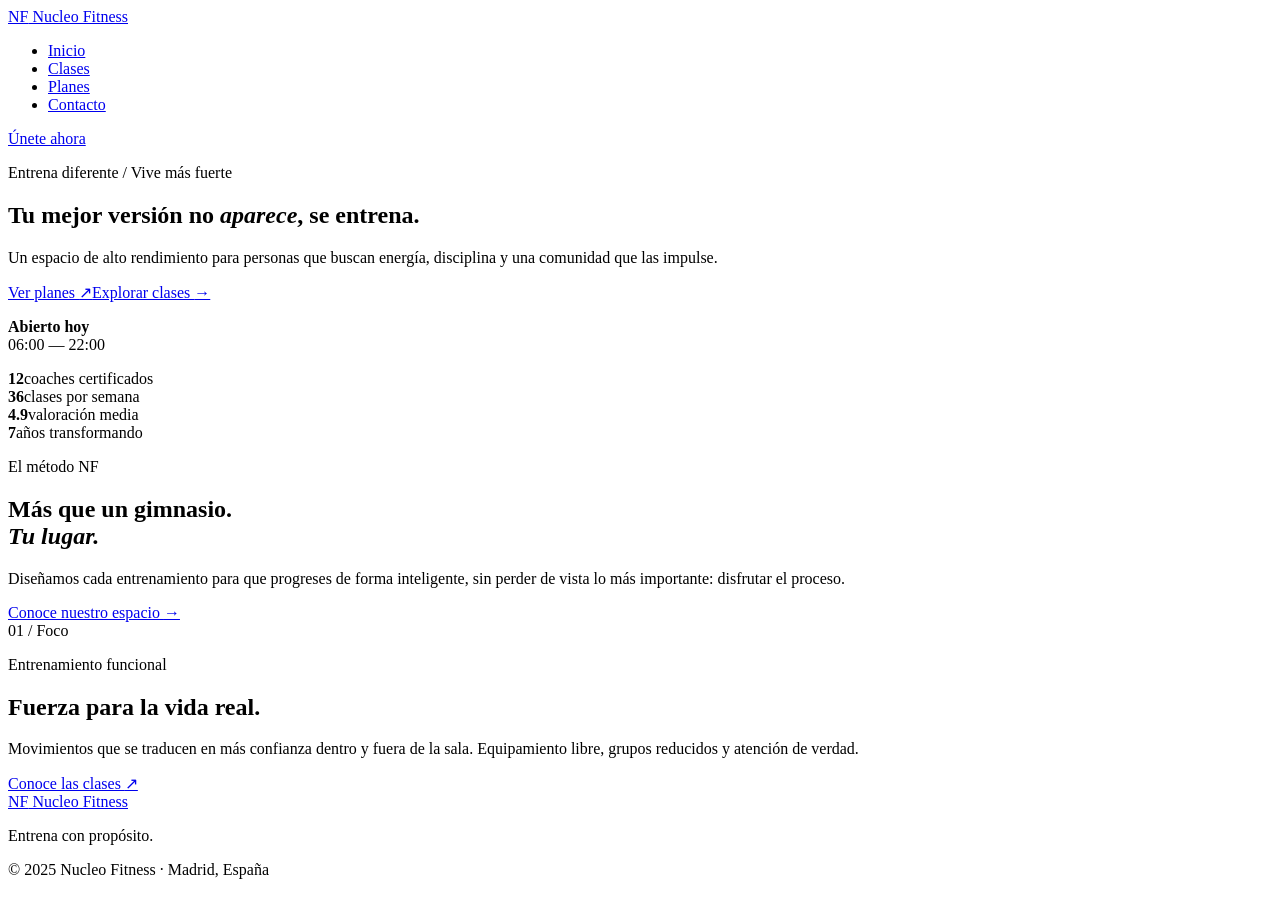
==== home.html @ 602575bd "Add files via upload" ====
<!doctype html>
<html lang="es">
  <head>
    <meta charset="UTF-8" />
    <meta name="viewport" content="width=device-width, initial-scale=1.0" />
    <meta
      name="description"
      content="Nucleo Fitness: entrenamiento, comunidad y resultados reales."
    />
    <title>Nucleo Fitness | Entrena con propósito</title>
    <link rel="stylesheet" href="../css/home.css" />
  </head>
  <body>
    <header class="site-header">
      <nav class="nav-wrap" aria-label="Navegación principal">
        <a class="brand" href="home.html"><span>NF</span> Nucleo Fitness</a>
        <ul class="nav-links">
          <li><a class="active" href="home.html">Inicio</a></li>
          <li><a href="clases.html">Clases</a></li>
          <li><a href="planes.html">Planes</a></li>
          <li><a href="contacto.html">Contacto</a></li>
        </ul>
        <a class="button button-small" href="planes.html">Únete ahora</a>
      </nav>
    </header>
    <main>
      <section class="hero" aria-labelledby="hero-title">
        <div class="hero-copy">
          <p class="eyebrow">Entrena diferente / Vive más fuerte</p>
          <h1 id="hero-title">
            Tu mejor versión no <em>aparece</em>, se entrena.
          </h1>
          <p class="hero-text">
            Un espacio de alto rendimiento para personas que buscan energía,
            disciplina y una comunidad que las impulse.
          </p>
          <div class="hero-actions">
            <a class="button" href="planes.html"
              >Ver planes <span aria-hidden="true">↗</span></a
            ><a class="text-link" href="clases.html"
              >Explorar clases <span aria-hidden="true">→</span></a
            >
          </div>
        </div>
        <aside class="hero-note">
          <span class="pulse-dot" aria-hidden="true"></span>
          <p><strong>Abierto hoy</strong><br />06:00 — 22:00</p>
        </aside>
      </section>
      <section class="stats" aria-label="Datos de Nucleo Fitness">
        <div><strong>12</strong><span>coaches certificados</span></div>
        <div><strong>36</strong><span>clases por semana</span></div>
        <div><strong>4.9</strong><span>valoración media</span></div>
        <div><strong>7</strong><span>años transformando</span></div>
      </section>
      <section class="section intro-grid" aria-labelledby="intro-title">
        <div>
          <p class="eyebrow">El método NF</p>
          <h2 id="intro-title">Más que un gimnasio.<br /><em>Tu lugar.</em></h2>
        </div>
        <div class="intro-content">
          <p>
            Diseñamos cada entrenamiento para que progreses de forma
            inteligente, sin perder de vista lo más importante: disfrutar el
            proceso.
          </p>
          <a class="text-link" href="contacto.html"
            >Conoce nuestro espacio <span aria-hidden="true">→</span></a
          >
        </div>
      </section>
      <section class="section feature-grid" aria-labelledby="feature-title">
        <div class="feature-image image-training"><span>01 / Foco</span></div>
        <div class="feature-copy">
          <p class="eyebrow">Entrenamiento funcional</p>
          <h2 id="feature-title">Fuerza para la vida real.</h2>
          <p>
            Movimientos que se traducen en más confianza dentro y fuera de la
            sala. Equipamiento libre, grupos reducidos y atención de verdad.
          </p>
          <a class="button button-dark" href="clases.html"
            >Conoce las clases <span aria-hidden="true">↗</span></a
          >
        </div>
      </section>
    </main>
    <footer class="site-footer">
      <div>
        <a class="brand" href="home.html"><span>NF</span> Nucleo Fitness</a>
        <p>Entrena con propósito.</p>
      </div>
      <p>© 2025 Nucleo Fitness · Madrid, España</p>
    </footer>
  </body>
</html>
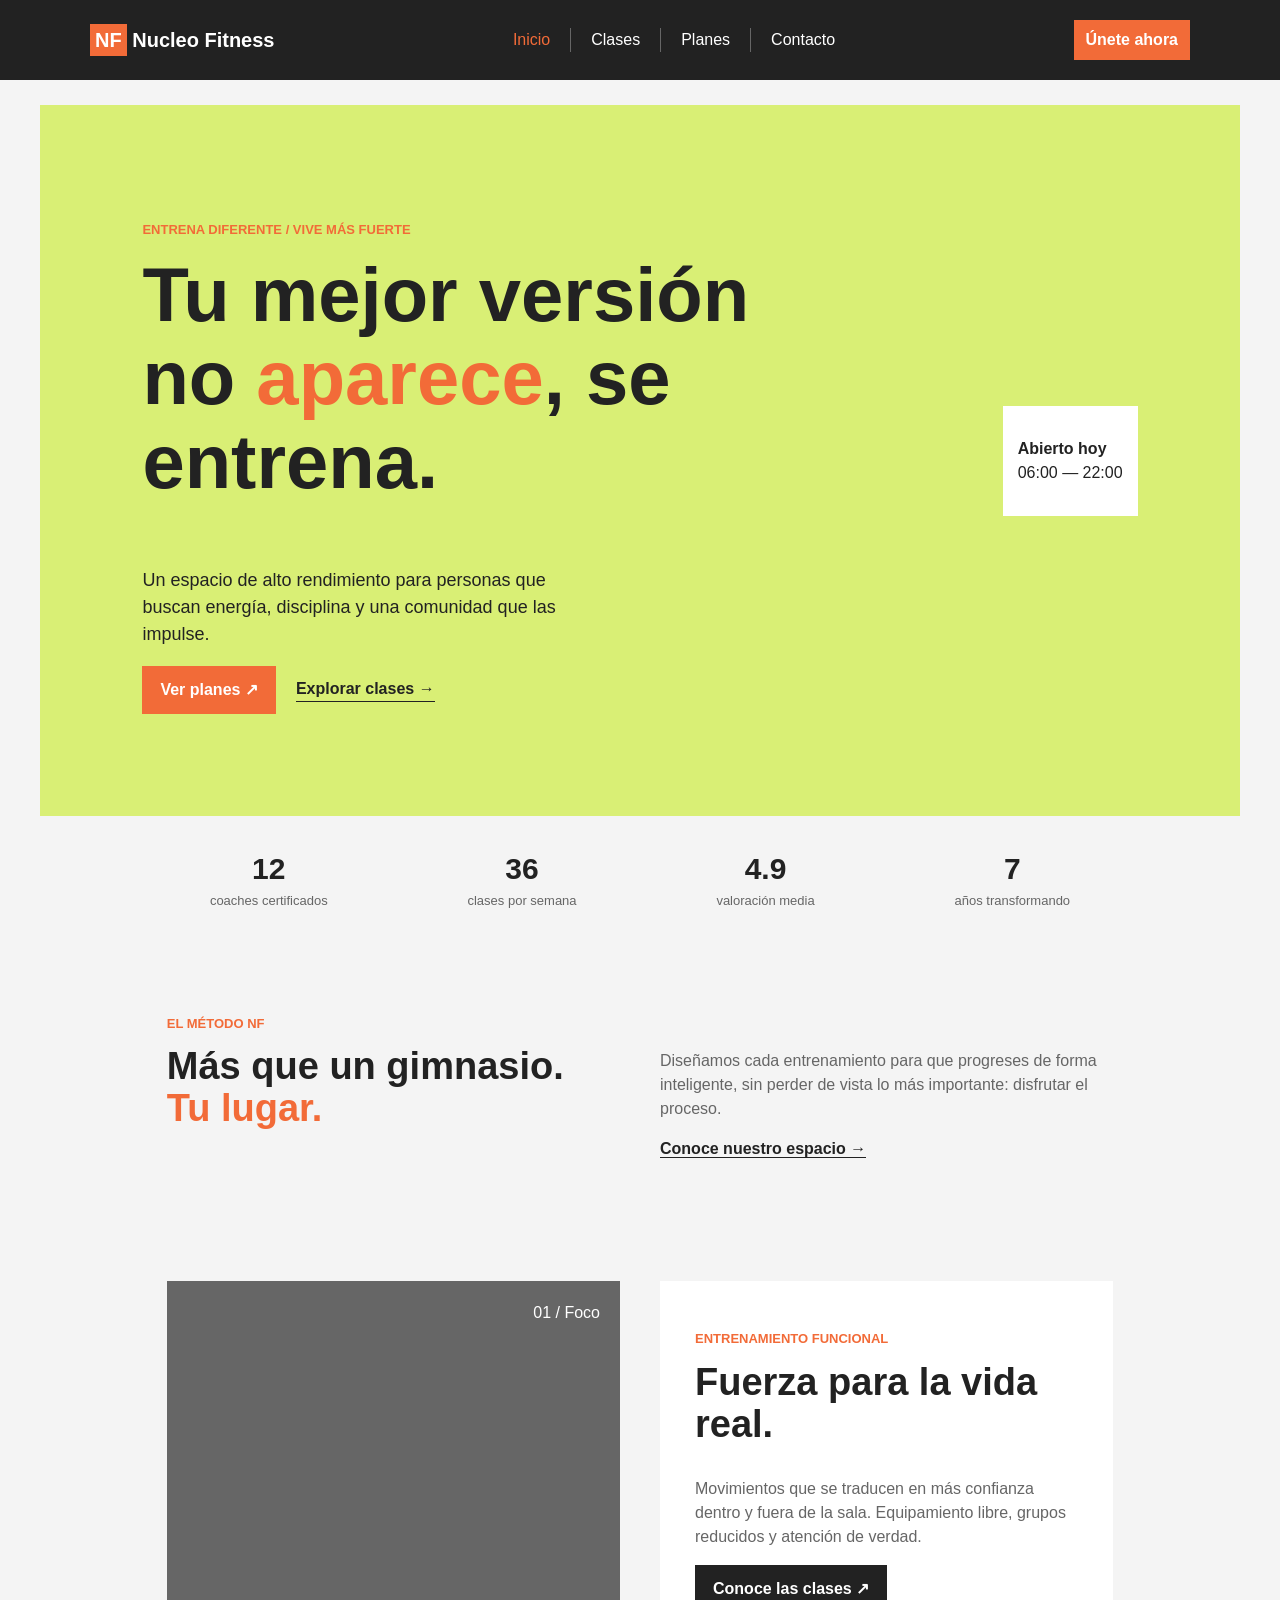
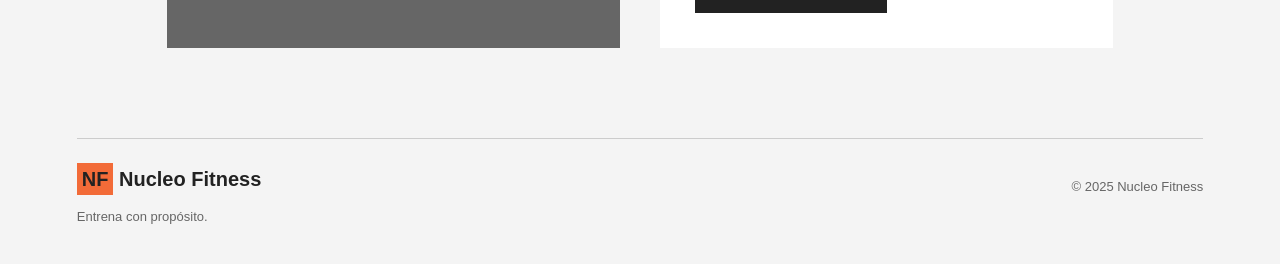
==== commit 8f0effba: "Fix HTML encoding issues in home.html" ====
--- a/home.html
+++ b/home.html
@@ -89,7 +89,7 @@
         <a class="brand" href="home.html"><span>NF</span> Nucleo Fitness</a>
         <p>Entrena con propósito.</p>
       </div>
-      <p>© 2025 Nucleo Fitness · Madrid, España</p>
+      <p>© 2025 Nucleo Fitness</p>
     </footer>
   </body>
 </html>
--- a/css/home.css
+++ b/css/home.css
@@ -0,0 +1,312 @@
+* {
+  box-sizing: border-box;
+}
+body {
+  background: #f4f4f4;
+  color: #222;
+  font-family: Arial, sans-serif;
+  line-height: 1.5;
+  margin: 0;
+}
+a {
+  color: inherit;
+  text-decoration: none;
+}
+.site-header {
+  background: #222;
+  color: #fff;
+  padding: 20px 6%;
+}
+.nav-wrap {
+  align-items: center;
+  display: flex;
+  justify-content: space-between;
+  margin: auto;
+  max-width: 1100px;
+}
+.brand {
+  font-size: 20px;
+  font-weight: bold;
+}
+.brand span {
+  background: #f26b38;
+  padding: 5px;
+}
+.nav-links {
+  display: flex;
+  gap: 20px;
+  list-style: none;
+  margin: 0;
+  padding: 0;
+}
+.nav-links a:hover,
+.nav-links .active {
+  color: #f26b38;
+}
+.button {
+  background: #f26b38;
+  border: 0;
+  color: #fff;
+  display: inline-block;
+  font-weight: bold;
+  padding: 12px 18px;
+  transition: background-color 0.3s ease;
+}
+.button:hover {
+  background: #222;
+}
+.button-small {
+  padding: 8px 12px;
+}
+.button-dark {
+  background: #222;
+}
+.eyebrow {
+  color: #f26b38;
+  font-size: 13px;
+  font-weight: bold;
+  text-transform: uppercase;
+}
+h1,
+h2 {
+  line-height: 1.1;
+  margin-top: 0;
+}
+h1 {
+  font-size: clamp(42px, 7vw, 76px);
+}
+h2 {
+  font-size: 38px;
+}
+em {
+  color: #f26b38;
+  font-style: normal;
+}
+.hero {
+  align-items: center;
+  background: #d9ef75;
+  display: flex;
+  justify-content: space-between;
+  margin: 25px auto;
+  max-width: 1200px;
+  min-height: 430px;
+  padding: 8%;
+}
+.hero-copy {
+  animation: aparecer 0.8s ease;
+  max-width: 650px;
+}
+.hero-text {
+  font-size: 18px;
+  max-width: 450px;
+}
+.hero-actions {
+  align-items: center;
+  display: flex;
+  gap: 20px;
+}
+.text-link {
+  border-bottom: 1px solid #222;
+  font-weight: bold;
+}
+.hero-note {
+  background: #fff;
+  padding: 15px;
+}
+.stats {
+  display: flex;
+  justify-content: space-around;
+  margin: 30px auto;
+  max-width: 1000px;
+  text-align: center;
+}
+.stats div {
+  display: flex;
+  flex-direction: column;
+}
+.stats strong {
+  font-size: 30px;
+}
+.stats span {
+  color: #666;
+  font-size: 13px;
+}
+.section,
+.page-heading {
+  margin: auto;
+  max-width: 1100px;
+  padding: 60px 6%;
+}
+.intro-grid,
+.feature-grid,
+.contact-grid {
+  display: grid;
+  gap: 40px;
+  grid-template-columns: 1fr 1fr;
+}
+.intro-content {
+  align-self: end;
+}
+.intro-content p,
+.feature-copy p:not(.eyebrow) {
+  color: #666;
+}
+.feature-image {
+  background: #666;
+  color: #fff;
+  min-height: 300px;
+  padding: 20px;
+}
+.feature-image span {
+  float: right;
+}
+.feature-copy,
+.contact-form {
+  background: #fff;
+  padding: 35px;
+}
+.site-footer {
+  border-top: 1px solid #ccc;
+  display: flex;
+  justify-content: space-between;
+  margin: 30px 6% 0;
+  padding: 25px 0;
+}
+.site-footer p {
+  color: #666;
+  font-size: 13px;
+}
+.class-grid,
+.plans-grid {
+  display: grid;
+  gap: 20px;
+  grid-template-columns: repeat(4, 1fr);
+}
+.class-card,
+.plan-card {
+  background: #fff;
+  border: 1px solid #ddd;
+  display: flex;
+  flex-direction: column;
+  min-height: 300px;
+  padding: 25px;
+}
+.class-card > h2 {
+  margin-top: auto;
+}
+.class-card footer {
+  border-top: 1px solid #ccc;
+  display: flex;
+  font-size: 12px;
+  justify-content: space-between;
+  margin-top: 20px;
+  padding-top: 10px;
+}
+.card-orange {
+  background: #f26b38;
+  color: #fff;
+}
+.card-dark {
+  background: #222;
+  color: #fff;
+}
+.card-sand {
+  background: #eadfc9;
+}
+.card-outline {
+  background: transparent;
+  border: 2px solid #222;
+}
+.plans-grid {
+  grid-template-columns: repeat(3, 1fr);
+}
+.plan-card .price {
+  font-size: 34px;
+  font-weight: bold;
+}
+.plan-card ul {
+  line-height: 2;
+  margin-bottom: 25px;
+  padding-left: 20px;
+}
+.plan-card .button {
+  margin-top: auto;
+  text-align: center;
+}
+.plan-featured {
+  border: 3px solid #f26b38;
+}
+.contact-info {
+  display: flex;
+  flex-direction: column;
+  gap: 20px;
+}
+.contact-form {
+  display: flex;
+  flex-direction: column;
+}
+.contact-form label {
+  margin-top: 15px;
+}
+.contact-form input,
+.contact-form textarea {
+  border: 1px solid #bbb;
+  margin-top: 5px;
+  padding: 10px;
+}
+.contact-form .button {
+  align-self: start;
+  margin-top: 20px;
+}
+.nav-wrap > .brand {
+  flex-shrink: 0;
+}
+.nav-links li + li {
+  border-left: 1px solid #666;
+  padding-left: 20px;
+}
+.nav-links li ~ li a {
+  font-weight: normal;
+}
+.nav-links * {
+  box-sizing: border-box;
+}
+@keyframes aparecer {
+  from {
+    opacity: 0;
+    transform: translateY(20px);
+  }
+  to {
+    opacity: 1;
+    transform: translateY(0);
+  }
+}
+@media (max-width: 750px) {
+  .nav-wrap,
+  .site-footer,
+  .hero,
+  .stats {
+    align-items: flex-start;
+    flex-direction: column;
+    gap: 20px;
+  }
+  .nav-links {
+    flex-wrap: wrap;
+  }
+  .hero {
+    padding: 12%;
+  }
+  .hero-note {
+    display: none;
+  }
+  .intro-grid,
+  .feature-grid,
+  .contact-grid,
+  .class-grid,
+  .plans-grid {
+    grid-template-columns: 1fr;
+  }
+  .stats div {
+    text-align: left;
+  }
+}
